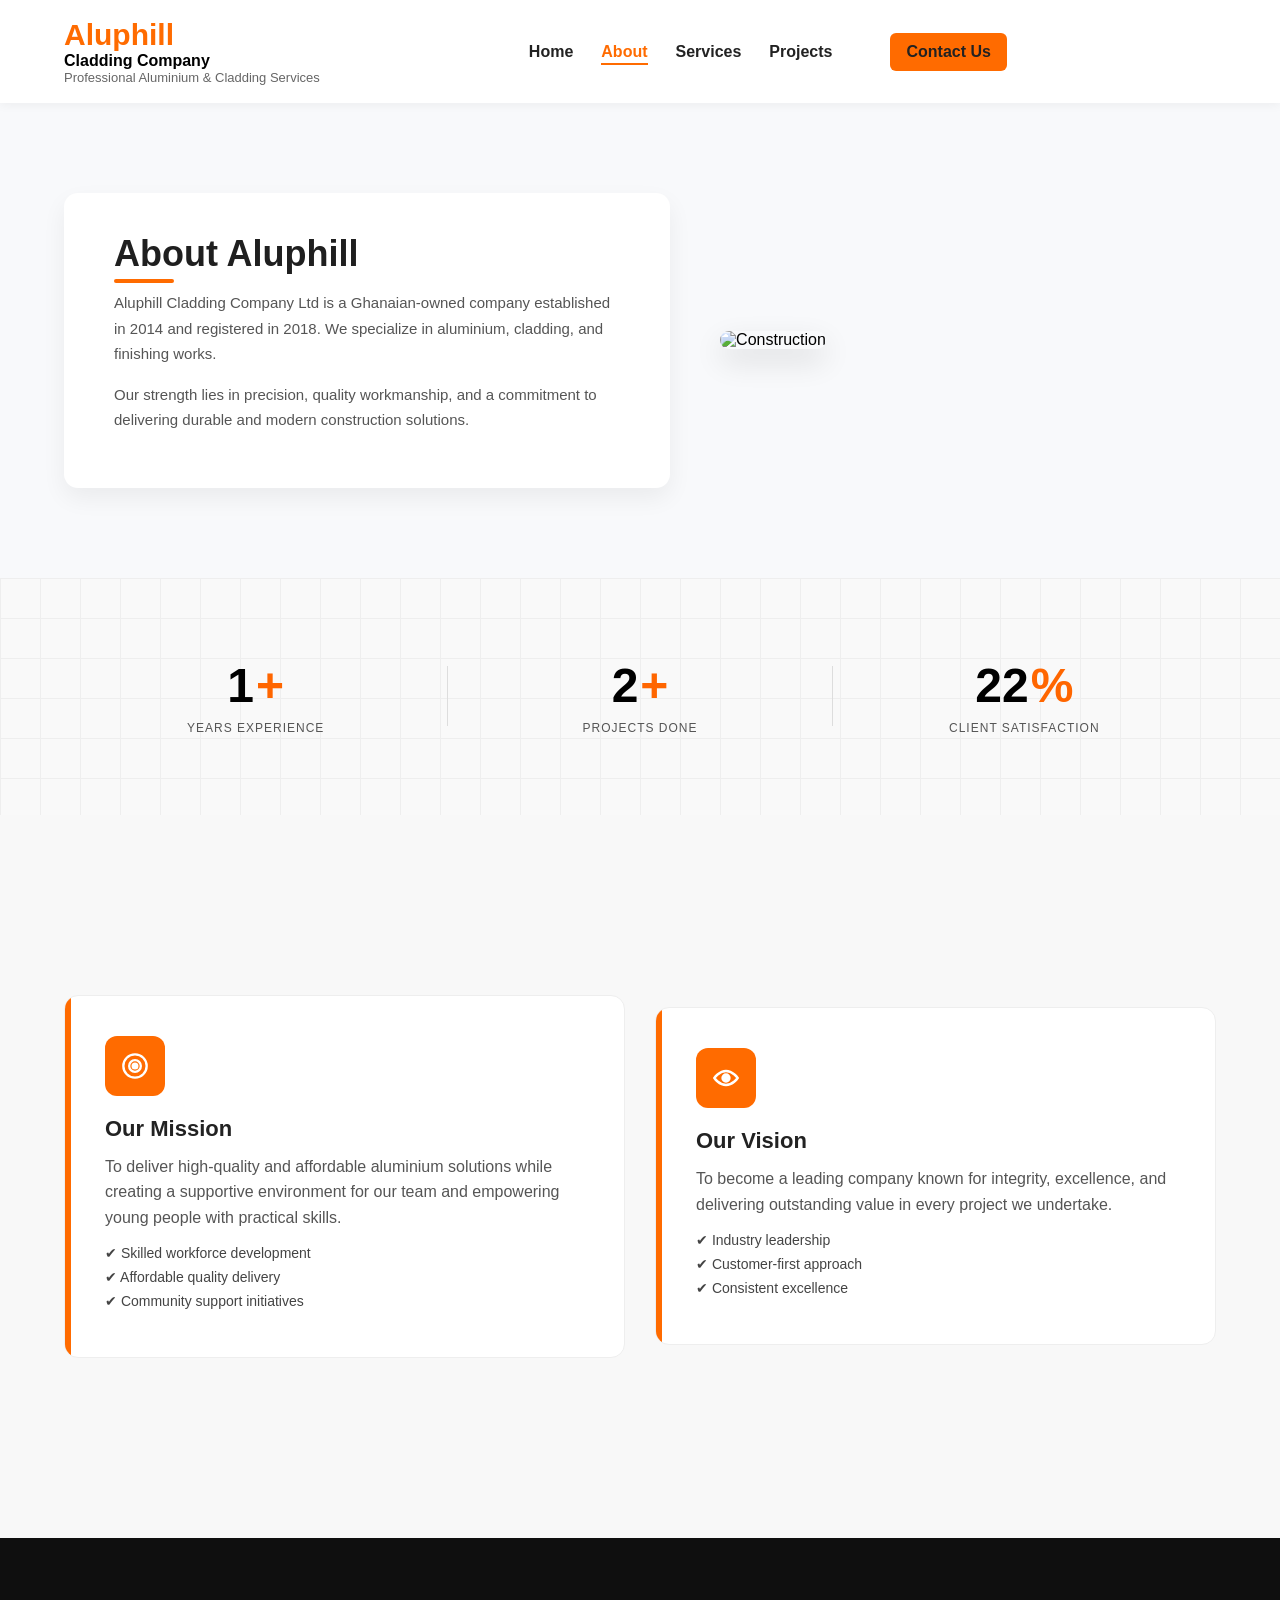
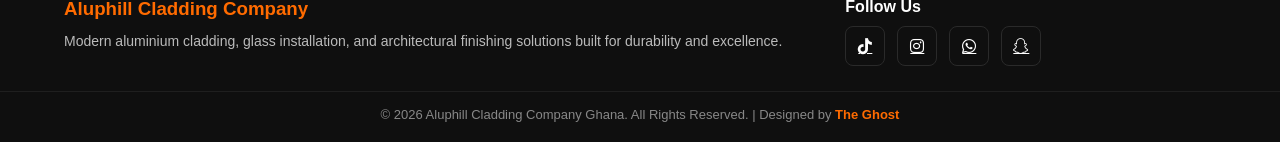
==== about.html @ 50b35634 "fixed" ====
<!DOCTYPE html>
<html lang="en">
<head>
  <meta charset="UTF-8" />
  <meta name="viewport" content="width=device-width, initial-scale=1.0"/>
  <title>Aluphill Cladding Company</title>
  <link rel="stylesheet" href="style.css"/>
  <link rel="icon" type="image/png" sizes="32x32" href="images/logo.jpeg">
  <link rel="icon" type="image/png" sizes="16x16" href="images/logo.jpeg">

</head>

<body>  

<header class="navbar">
  <div class="container nav-wrapper">

    <div class="logo">
      <h1>Aluphill</h1>
      <span>Cladding Company</span>
      <p class="tagline">Professional Aluminium & Cladding Services</p>
    </div>

    <nav class="nav-links" id="navLinks"></nav>

    <button class="hamburger" id="hamburger" aria-label="Menu">
      <span></span><span></span><span></span>
    </button>

  </div>
</header>

<!-- ABOUT INTRO -->
<section class="about-hero">
  <div class="container about-grid">

    <div class="about-text">
      <h2>About Aluphill</h2>

      <p>
        Aluphill Cladding Company Ltd is a Ghanaian-owned company established in 2014 and
        registered in 2018. We specialize in aluminium, cladding, and finishing works.
      </p>

      <p>
        Our strength lies in precision, quality workmanship, and a commitment to delivering
        durable and modern construction solutions.
      </p>
    </div>

    <div class="about-image">
      <img src="https://images.unsplash.com/photo-1503387762-592deb58ef4e?auto=format&fit=crop&w=1200&q=80" alt="Construction">
    </div>

  </div>
</section>


<section class="stats-section">
  <div class="container stats-container">

    <div class="stat-box">
      <h2>
        <span class="count" data-target="6">0</span><span class="symbol">+</span>
      </h2>
      <p>YEARS EXPERIENCE</p>
    </div>

    <div class="divider"></div>

    <div class="stat-box">
      <h2>
        <span class="count" data-target="10">0</span><span class="symbol">+</span>
      </h2>
      <p>PROJECTS DONE</p>
    </div>

    <div class="divider"></div>

    <div class="stat-box">
      <h2>
        <span class="count" data-target="98">0</span><span class="symbol">%</span>
      </h2>
      <p>CLIENT SATISFACTION</p>
    </div>

  </div>
</section>
<!-- MISSION & VISION -->
<section class="about-mv">
  <div class="container mv-wrapper">

    <!-- MISSION -->
    <div class="mv-box mission">
      <div class="mv-icon">
        <!-- Target Icon -->
        <svg viewBox="0 0 24 24">
          <circle cx="12" cy="12" r="10"/>
          <circle cx="12" cy="12" r="5"/>
          <circle cx="12" cy="12" r="2" fill="#fff"/>
        </svg>
      </div>

      <h3>Our Mission</h3>

      <p>
        To deliver high-quality and affordable aluminium solutions while creating a supportive
        environment for our team and empowering young people with practical skills.
      </p>

      <ul>
        <li>✔ Skilled workforce development</li>
        <li>✔ Affordable quality delivery</li>
        <li>✔ Community support initiatives</li>
      </ul>
    </div>

    <!-- VISION -->
    <div class="mv-box vision">
      <div class="mv-icon">
        <!-- Eye Icon -->
        <svg viewBox="0 0 24 24">
          <path d="M2 12s4-6 10-6 10 6 10 6-4 6-10 6-10-6-10-6z"/>
          <circle cx="12" cy="12" r="3" fill="#fff"/>
        </svg>
      </div>

      <h3>Our Vision</h3>

      <p>
        To become a leading company known for integrity, excellence, and delivering
        outstanding value in every project we undertake.
      </p>

      <ul>
        <li>✔ Industry leadership</li>
        <li>✔ Customer-first approach</li>
        <li>✔ Consistent excellence</li>
      </ul>
    </div>

  </div>
</section>

<footer class="footer">
  <div class="container footer-wrapper">

    <!-- BRAND / ABOUT -->
    <div class="footer-about">
      <h3>Aluphill Cladding Company</h3>
      <p>
        Modern aluminium cladding, glass installation, and architectural finishing solutions
        built for durability and excellence.
      </p>
    </div>

    <!-- SOCIALS -->
    <div class="footer-socials">
      <h4>Follow Us</h4>
      <div class="social-icons">
        <a href="https://www.tiktok.com/@aluphillcladding" target="_blank" rel="noopener noreferrer"><i class="fab fa-tiktok"></i></a>
        <a href="https://www.instagram.com/aluphillcladding1.0?igsh=MWg1b3R0eDY3OHE4Mg%3D%3D&utm_source=qr" target="_blank" rel="noopener noreferrer"><i class="fab fa-instagram"></i></a>
        <a href="https://wa.me/233240925227" target="_blank" rel="noopener noreferrer"><i class="fab fa-whatsapp"></i></a>
        <a href="https://www.snapchat.com/add/aluphilcladding?share_id=PP1uf8LnQ-aVPM5W32ZezQ&locale=en_US" target="_blank" rel="noopener noreferrer"><i class="fab fa-snapchat-ghost"></i></a>
      </div>
    </div>

  </div>

  <!-- BOTTOM BAR -->
  <div class="footer-bottom">
    <p>
      © 2026 Aluphill Cladding Company Ghana. All Rights Reserved. |
      Designed by 
      <a href="mailto:yourname@email.com">The Ghost</a>
    </p>
  </div>
</footer>


<link rel="stylesheet" href="https://cdnjs.cloudflare.com/ajax/libs/font-awesome/6.5.0/css/all.min.css">

<script src="script.js" defer></script>
</body>
</html>
---- style.css ----
/* =========================
   GLOBAL
========================= */
* {
  margin: 0;
  padding: 0;
  box-sizing: border-box;
}

body {
  font-family: Arial, sans-serif;
}

.container {
  width: 90%;
  max-width: 1200px;
  margin: auto;
}

/* =========================
   NAVBAR
========================= */
.navbar {
  position: sticky;
  top: 0;
  background: #fff;
  box-shadow: 0 2px 10px rgba(0,0,0,0.05);
  z-index: 1000;
}

/* 🔥 FIX: proper spacing control */
.nav-wrapper {
  display: grid;
  grid-template-columns: auto 1fr auto;
  align-items: center;
  padding: 18px 0;

  /* KEY FIX: pushes right section away from center naturally */
  column-gap: 40px;
}

/* LOGO */
.logo h1 {
  color: #ff6b00;
  font-size: 30px;
}

.logo span {
  font-weight: 600;
}

.logo .tagline {
  font-size: 13px;
  color: #666;
}

/* =========================
   NAV LINKS
========================= */
.nav-links {
  display: flex;
  justify-content: center;
  align-items: center;
  gap: 28px;
}

.nav-links a {
  text-decoration: none;
  color: #222;
  font-weight: 600;
}


/* =========================
   ACTIVE PAGE INDICATOR
========================= */

.nav-links a.nav-item.active {
  color: #ff6b00;
  position: relative;
}

/* keep underline visible on active page */
.nav-links a.nav-item.active::after {
  content: "";
  position: absolute;
  left: 0;
  bottom: -4px;
  height: 2px;
  width: 100%;
  background: #ff6b00;
}

/* CTA */
.cta-btn {
  background: #ff6b00;
  color: #fff;
  padding: 10px 16px;
  border-radius: 6px;
  white-space: nowrap;
  margin-left: 30px;
}

/* =========================
   HAMBURGER (FIXED DISTANCE)
========================= */
.hamburger {
  display: none;
  flex-direction: column;
  justify-content: center;
  gap: 5px;
  background: none;
  border: none;
  cursor: pointer;

  /* 🔥 CORE FIX: pushes it away from logo naturally */
  justify-self: end;
  margin-right: 10px;
}

.hamburger span {
  height: 3px;
  width: 25px;
  background: #222;
  transition: 0.3s;
}

/* X animation */
.hamburger.active span:nth-child(1) {
  transform: rotate(45deg) translate(5px, 5px);
}

.hamburger.active span:nth-child(2) {
  opacity: 0;
}

.hamburger.active span:nth-child(3) {
  transform: rotate(-45deg) translate(5px, -5px);
}

/* =========================
   MOBILE
========================= */
@media (max-width: 768px) {

  .hamburger {
    display: flex;
  }

  .nav-wrapper {
    column-gap: 20px; /* tighter but controlled for mobile */
  }

  .nav-links {
    position: absolute;
    top: 100%;
    left: 0;
    width: 100%;
    background: #fff;

    flex-direction: column;
    align-items: flex-start;
    padding: 20px;
    gap: 15px;

    opacity: 0;
    transform: translateY(-10px);
    pointer-events: none;
    transition: 0.3s;
  }

  .nav-links.active {
    opacity: 1;
    transform: translateY(0);
    pointer-events: auto;
  }

  .cta-btn {
    width: 100%;
    text-align: center;
    margin-left: 0;
  }
}

/* =========================
   HERO SECTION
========================= */
.hero {
  padding: 90px 0;
  background: #fafafa;
}

.hero-wrapper {
  display: grid;
  grid-template-columns: 1fr 1fr;
  gap: 50px;
  align-items: center;
}

/* TEXT */
.hero-text h2 {
  font-size: 42px;
  color: #222;
  margin-bottom: 15px;
  line-height: 1.2;
}

.hero-text p {
  color: #555;
  font-size: 16px;
  line-height: 1.6;
  margin-bottom: 25px;
  max-width: 500px;
}

/* ACTION BUTTONS */
.hero-actions {
  margin-top: 25px;
  display: flex;
  justify-content: center;
  flex-wrap: wrap;
  gap: 15px;
  align-items: center;
}
.hero-btn {
  padding: 13px 26px;
  border-radius: 8px;
  text-decoration: none;
  font-weight: 600;
  transition: 0.3s ease;
}

.hero-btn.primary {
  background: #ff6b00;
  color: #fff;
  border: 2px solid #ff6b00;
}

.hero-btn.primary:hover {
  background: #f6f6f5;
  color: #ff6b00;
}

.hero-btn.secondary {
  border: 2px solid #ff6b00;
  color: #ff6b00;
}

.hero-btn.secondary:hover {
  background: #ff6b00;
  color: #fff;
}

/* IMAGE */
.hero-image img {
  width: 100%;
  border-radius: 10px;
  object-fit: cover;
  box-shadow: 0 10px 25px rgba(0,0,0,0.08);
}

/* =========================
   RESPONSIVE
========================= */
@media (max-width: 768px) {
  .hero-wrapper {
    grid-template-columns: 1fr;
    text-align: center;
  }

  .hero-text p {
    margin: 0 auto 25px auto;
  }

  .hero-actions {
    justify-content: center;
  }
}


/* =========================
   SECTION HEADER CENTER FIX
========================= */
.section-header {
  text-align: center;
  margin-bottom: 50px;
}

.section-header h2 {
  font-size: 38px;
  color: #222;
  margin-bottom: 10px;
}

.section-header p {
  color: #666;
  max-width: 650px;
  margin: 0 auto;
  line-height: 1.6;
}

/* ICON STYLE (ORANGE BRAND COLOR) */
.service-icon {
  font-size: 42px;
  color: #ff6b00;
  margin-bottom: 14px;
  transition: 0.3s ease;
}

/* ICON HOVER EFFECT */
.service-card:hover .service-icon {
  transform: scale(1.15);
  color: #e65c00;
}

/* =========================
   CTA BUTTON
========================= */
.services-footer {
  text-align: center;
  margin-top: 35px;
}

.services-btn {
  display: inline-block;
  padding: 13px 28px;
  background: #ff6b00;
  color: #fff;
  border-radius: 8px;
  margin-bottom: 40px;
  text-decoration: none;
  font-weight: 600;
  font-size: 15px;
  transition: 0.3s ease;
}

.services-btn:hover {
 background: #fff;
 border: 2px solid #ff6b00;
color: #ff6b00;
transform: translateY(-3px);
}

/* =========================
   RESPONSIVE
========================= */
@media (max-width: 900px) {
  .services-grid {
    grid-template-columns: repeat(2, 1fr);
  }
}
@media (max-width: 600px) {
  .services-grid {
    grid-template-columns: 1fr;
  }
}

/* =========================
   MAIN WRAPPER
========================= */
.mv-wrapper {
  display: grid;
  grid-template-columns: 1fr 1fr;
  gap: 50px;
  align-items: center;
  padding: 80px 0;
}

/* =========================
   IMAGE SECTION
========================= */
.mv-image img {
  width: 100%;
  border-radius: 16px;
  object-fit: cover;
  box-shadow: 0 12px 28px rgba(0,0,0,0.12);
}

/* =========================
   HEADER
========================= */
.mv-header h2 {
  font-size: 36px;
  color: #1f1f1f;
  margin-bottom: 10px;
}

.mv-header p {
  color: #666;
  line-height: 1.6;
  margin-bottom: 25px;
}

/* =========================
   CARD (MISSION / VISION)
========================= */
.mv-card {
  display: flex;
  gap: 15px;
  background: #fff;
  padding: 20px;
  border-radius: 12px;
  margin-bottom: 20px;

  box-shadow: 0 6px 18px rgba(0,0,0,0.06);
  transition: 0.3s ease;
}

.mv-card:hover {
  transform: translateY(-5px);
}

/* ICON BOX */
.mv-icon {
  width: 50px;
  height: 50px;
  min-width: 50px;
  background: rgba(255,107,0,0.12);
  display: flex;
  align-items: center;
  justify-content: center;
  border-radius: 10px;
}

.mv-icon i {
  color: #f7f5f3;
  font-size: 22px;
}

/* TEXT */
.mv-card h3 {
  font-size: 18px;
  margin-bottom: 8px;
  color: #1f1f1f;
}

.mv-card p {
  font-size: 14px;
  color: #666;
  line-height: 1.6;
  margin-bottom: 8px;
}

/* =========================
   CTA BUTTON
========================= */
.mv-cta {
  margin-top: 25px;
}

.mv-btn {
  display: inline-block;
  padding: 13px 26px;
  background: #ff6b00;
  color: #fff;
  border-radius: 8px;
  text-decoration: none;
  font-weight: 600;
  transition: 0.3s ease;
}

.mv-btn:hover {
  background: #fff;
  border: 2px solid #ff6b00;
  color: #ff6b00;
  transform: translateY(-3px);
}

/* =========================
   RESPONSIVE
========================= */
@media (max-width: 900px) {
  .mv-wrapper {
    grid-template-columns: 1fr;
  }

  .mv-header h2 {
    font-size: 30px;
  }
}
@media (max-width: 900px) {
  .mv-cta {
    text-align: center;
    display: flex;
    justify-content: center;
  }

  .mv-btn {
    display: inline-block;
  }
}

/* =========================
   VIDEO SECTION
========================= */
.video-section {
  position: relative;
  height: 70vh;
  overflow: hidden;
  display: flex;
  align-items: center;
}

/* BACKGROUND VIDEO */
.video-bg-video {
  position: absolute;
  top: 0;
  left: 0;
  width: 100%;
  height: 100%;
  object-fit: cover;
  z-index: 1;
}

/* OVERLAY */
.video-overlay {
  position: absolute;
  top: 0;
  left: 0;
  width: 100%;
  height: 100%;
  background: rgba(0,0,0,0.65);
  z-index: 2;
}

/* CONTENT WRAPPER */
.video-content-wrapper {
  position: relative;
  z-index: 3;
  color: #fff;
}

/* TEXT */
.video-text {
  max-width: 700px;
}

.video-text h1 {
  font-size: 48px;
  line-height: 1.2;
  margin-bottom: 15px;
}

.video-text p {
  font-size: 16px;
  color: #ddd;
  line-height: 1.7;
  margin-bottom: 12px;
}

.video-text .highlight {
  color: #ff6b00;
  font-weight: 600;
  margin-top: 10px;
}

/* BUTTONS */
.video-buttons {
  margin-top: 25px;
  display: flex;
  gap: 15px;
  flex-wrap: wrap;
}

.btn {
  padding: 13px 26px;
  border-radius: 8px;
  text-decoration: none;
  font-weight: 600;
  transition: 0.3s ease;
}

/* PRIMARY */
.btn.primary {
  background: #ff6b00;
  color: #fff;
  box-shadow: 0 6px 16px rgba(255,107,0,0.3);
}

.btn.primary:hover {
  background: #e65c00;
  transform: translateY(-2px);
}

/* SECONDARY */
.btn.secondary {
  border: 1px solid #ff6b00;
  color: #ff6b00;
}

.btn.secondary:hover {
  background: #ff6b00;
  color: #fff;
}

/* =========================
   RESPONSIVE
========================= */
@media (max-width: 900px) {
  .video-text h1 {
    font-size: 32px;
  }

  .video-text {
    text-align: center;
    margin: auto;
  }

  .video-buttons {
    justify-content: center;
  }
}

/* FOOTER BASE */
.footer {
  background: #0f0f0f;
  color: #fff;
  padding: 60px 0 20px;
}

/* GRID */
.footer-wrapper {
  display: grid;
  grid-template-columns: 2fr 1fr;
  gap: 40px;
  margin-bottom: 25px;
}

/* ABOUT */
.footer-about h3 {
  color: #ff6b00;
  margin-bottom: 10px;
}

.footer-about p {
  color: #bbb;
  font-size: 14px;
  line-height: 1.6;
}

/* SOCIALS */
.footer-socials h4 {
  margin-bottom: 10px;
}

.social-icons {
  display: flex;
  gap: 12px;
}

.social-icons a {
  width: 40px;
  height: 40px;
  border: 1px solid #2a2a2a;
  display: flex;
  align-items: center;
  justify-content: center;
  border-radius: 8px;
  color: #fff;
  transition: 0.3s ease;
}

.social-icons a:hover {
  background: #ff6b00;
  border-color: #ff6b00;
  transform: translateY(-3px);
}

/* BOTTOM BAR */
.footer-bottom {
  border-top: 1px solid #1f1f1f;
  padding-top: 15px;
  text-align: center;
  font-size: 13px;
  color: #888;
}

.footer-bottom a {
  color: #ff6b00;
  text-decoration: none;
  font-weight: 600;
}

.footer-bottom a:hover {
  text-decoration: underline;
}

/* RESPONSIVE */
@media (max-width: 768px) {
  .footer-wrapper {
    grid-template-columns: 1fr;
    text-align: center;
  }

  .social-icons {
    justify-content: center;
  }
}

/* =========================
   ABOUT HERO SECTION
========================= */
.about-hero {
  padding: 90px 0;
  background: #f8f9fb;
}

/* GRID LAYOUT */
.about-grid {
  display: grid;
  grid-template-columns: 1.1fr 0.9fr;
  gap: 50px;
  align-items: center;
}

/* =========================
   TEXT SIDE (CARD STYLE FEEL)
========================= */
.about-text {
  background: #fff;
  padding: 40px 50px;
  border-radius: 14px;
  box-shadow: 0 10px 25px rgba(0,0,0,0.06);
  width: 100%;
  height: 100%;

  /* ADD THIS */
  display: flex;
  flex-direction: column;
  justify-content: center;
}

.about-text h2 {
  font-size: 36px;
  margin-bottom: 15px;
  color: #1f1f1f;
  position: relative;
}

/* orange accent line under title */
.about-text h2::after {
  content: "";
  width: 60px;
  height: 4px;
  background: #ff6b00;
  position: absolute;
  left: 0;
  bottom: -8px;
  border-radius: 2px;
}

.about-text p {
  font-size: 15px;
  color: #555;
  line-height: 1.7;
  margin-bottom: 15px;
}

/* =========================
   IMAGE SIDE
========================= */
.about-image img {
  width: 100%;
  height: 420px;
  object-fit: cover;
  border-radius: 14px;
  box-shadow: 0 12px 30px rgba(0,0,0,0.12);
  transition: 0.3s ease;
}

/* subtle hover */
.about-image img:hover {
  transform: scale(1.02);
}

/* =========================
   RESPONSIVE DESIGN
========================= */
@media (max-width: 900px) {
  .about-grid {
    grid-template-columns: 1fr;
    gap: 30px;
  }

  .about-text {
    text-align: center;
    padding: 25px;
  }

  .about-text h2::after {
    left: 50%;
    transform: translateX(-50%);
  }

  .about-image img {
    height: 320px;
  }
}

@media (max-width: 600px) {
  .about-text h2 {
    font-size: 28px;
  }

  .about-text p {
    font-size: 14px;
  }

  .about-image img {
    height: 250px;
  }
}

/* =========================
   MISSION / VISION
========================= */

/* =========================
   SECTION BASE
========================= */
.about-mv {
  padding: 100px 0;
  background: #f8f8f8;
}

/* GRID */
.mv-wrapper {
  display: grid;
  grid-template-columns: 1fr 1fr;
  gap: 30px;
}

/* =========================
   BOX DESIGN
========================= */
.mv-box {
  padding: 40px;
  border-radius: 14px;
  background: #fff;
  position: relative;
  overflow: hidden;
  transition: 0.4s ease;
  border: 1px solid #eee;
}

/* subtle gradient accent */
.mv-box::before {
  content: "";
  position: absolute;
  top: 0;
  left: 0;
  width: 6px;
  height: 100%;
  background: #ff6b00;
}

/* hover */
.mv-box:hover {
  transform: translateY(-8px);
  box-shadow: 0 15px 30px rgba(0,0,0,0.08);
}

/* =========================
   ICON
========================= */
.mv-icon {
  width: 60px;
  height: 60px;
  background: #ff6b00;
  display: flex;
  align-items: center;
  justify-content: center;
  border-radius: 12px;
  margin-bottom: 20px;
}

.mv-icon svg {
  width: 28px;
  height: 28px;
  stroke: #fff;
  fill: none;
  stroke-width: 2;
}

/* =========================
   TEXT
========================= */
.mv-box h3 {
  font-size: 22px;
  margin-bottom: 12px;
  color: #222;
}

.mv-box p {
  color: #555;
  line-height: 1.6;
  margin-bottom: 15px;
}

/* bullet list */
.mv-box ul {
  list-style: none;
  padding: 0;
}

.mv-box li {
  font-size: 14px;
  margin-bottom: 8px;
  color: #444;
}

/* =========================
   STATS SECTION
========================= */
.stats-section {
  padding: 80px 0;
  background: #f9f9f9;

  /* subtle grid pattern */
  background-image: 
    linear-gradient(#eee 1px, transparent 1px),
    linear-gradient(90deg, #eee 1px, transparent 1px);
  background-size: 40px 40px;
}

.stats-container {
  display: grid;
  grid-template-columns: 1fr auto 1fr auto 1fr;
  align-items: center;
  text-align: center;
}

/* =========================
   STAT BOX
========================= */
.stat-box h2 {
  font-size: 48px;
  font-weight: 700;
  color: #000;
}

/* orange symbols only */
.stat-box .symbol {
  color: #ff6600;
  margin-left: 2px;
}

/* labels */
.stat-box p {
  margin-top: 8px;
  font-size: 12px;
  letter-spacing: 1px;
  color: #555;
  font-weight: 500;
}

/* =========================
   DIVIDERS
========================= */
.divider {
  width: 1px;
  height: 60px;
  background: #ddd;
}

/* =========================
   RESPONSIVE
========================= */
@media (max-width: 768px) {

  .stats-container {
    grid-template-columns: 1fr;
    gap: 30px;
  }

  .divider {
    display: none;
  }
    .mv-wrapper {
    grid-template-columns: 1fr;
  }
}


/* =========================
   CONTACT HERO
========================= */
.contact-hero {
  padding: 80px 0 40px;
  text-align: center;
  background: #111;
  color: #fff;
}

.contact-hero h1 {
  font-size: 42px;
  margin-bottom: 10px;
}

.contact-hero p {
  color: #ccc;
  max-width: 650px;
  margin: auto;
  line-height: 1.6;
}

/* =========================
   CONTACT GRID
========================= */
.contact-section {
  padding: 60px 0;
  background: #f8f9fb;
}

.contact-grid {
  display: grid;
  grid-template-columns: 1.2fr 0.8fr;
  gap: 40px;
}

/* =========================
   FORM BOX
========================= */
.contact-form-box {
  background: #fff;
  padding: 35px;
  border-radius: 14px;
  box-shadow: 0 10px 25px rgba(0,0,0,0.06);
}

.contact-form-box h2 {
  margin-bottom: 20px;
  color: #1f1f1f;
}

.contact-form-box form {
  display: flex;
  flex-direction: column;
  gap: 12px;
}

.contact-form-box input,
.contact-form-box select,
.contact-form-box textarea {
  padding: 12px;
  border: 1px solid #ddd;
  border-radius: 8px;
  outline: none;
  font-size: 14px;
}

.contact-form-box button {
  background: #ff6b00;
  color: #fff;
  padding: 14px;
  border: none;
  border-radius: 8px;
  font-weight: 600;
  cursor: pointer;
  transition: 0.3s;
}

.contact-form-box button:hover {
  background: #e65c00;
}

/* =========================
   CONTACT INFO
========================= */
.contact-info-box {
  display: flex;
  flex-direction: column;
  gap: 15px;
}

.info-card {
  background: #fff;
  padding: 20px;
  border-radius: 12px;
  box-shadow: 0 6px 18px rgba(0,0,0,0.05);
}

.info-card h3 {
  margin-bottom: 5px;
  color: #ff6b00;
  font-size: 16px;
}

.info-card a {
  color: #333;
  text-decoration: none;
}

.info-card a:hover {
  color: #ff6b00;
}

/* =========================
   MAP
========================= */
.map-section iframe {
  width: 100%;
  height: 300px;
  border: none;
}

/* =========================
   WHATSAPP FLOAT
========================= */
.whatsapp-float {
  position: fixed;
  bottom: 20px;
  right: 20px;
  background: #25D366;
  color: #fff;
  width: 55px;
  height: 55px;
  border-radius: 50%;
  display: flex;
  align-items: center;
  justify-content: center;
  font-size: 24px;
  text-decoration: none;
  box-shadow: 0 10px 20px rgba(0,0,0,0.2);
  z-index: 999;
}

/* =========================
   RESPONSIVE
========================= */
@media (max-width: 900px) {
  .contact-grid {
    grid-template-columns: 1fr;
    gap: 30px;
  }

  .contact-hero h1 {
    font-size: 32px;
  }
}

@media (max-width: 768px) {
  .contact-hero {
    padding: 55px 0 30px;
  }

  .contact-hero h1 {
    font-size: 28px;
    line-height: 1.1;
  }

  .contact-hero p {
    max-width: 100%;
    margin: 0 auto;
    font-size: 15px;
  }

  .contact-form-box {
    padding: 24px;
  }

  .contact-form-box form {
    gap: 16px;
  }

  .contact-form-box input,
  .contact-form-box select,
  .contact-form-box textarea {
    font-size: 15px;
    padding: 14px;
  }

  .contact-form-box textarea {
    min-height: 180px;
  }

  .contact-form-box button {
    width: 100%;
  }

  .contact-info-box {
    gap: 18px;
  }

  .info-card {
    padding: 18px;
  }

  .map-section iframe {
    height: 260px;
  }

  .whatsapp-float {
    bottom: 16px;
    right: 16px;
    width: 50px;
    height: 50px;
    font-size: 22px;
  }
}

/* =========================
   HERO
========================= */
.services-hero {
  background: #111;
  color: #fff;
  text-align: center;
  padding: 80px 0;
}

.services-hero h1 {
  font-size: 42px;
  margin-bottom: 15px;
}

.services-hero p {
  color: #ccc;
  max-width: 700px;
  margin: auto;
  line-height: 1.6;
}

.services-hero-btns {
  margin-top: 25px;
  display: flex;
  justify-content: center;
  gap: 15px;
}

/* =========================
   SECTION
========================= */
.services-section {
  padding: 70px 0;
  background: #f8f9fb;
}

.category-title {
  font-size: 24px;
  margin: 40px 0 20px;
  color: #222;
  position: relative;
}

.category-title::after {
  content: "";
  width: 60px;
  height: 4px;
  background: #ff6b00;
  position: absolute;
  left: 0;
  bottom: -8px;
  border-radius: 2px;
}

/* =========================
   GRID
========================= */
.services-grid {
  display: grid;
  grid-template-columns: repeat(3, 1fr);
  gap: 20px;
}

/* CARD */
.service-card {
  background: #fff;
  padding: 25px;
  border-radius: 12px;
  box-shadow: 0 8px 20px rgba(0,0,0,0.05);
  transition: 0.3s ease;
  text-align: center;
}

.service-card i {
  font-size: 28px;
  color: #ff6b00;
  margin-bottom: 10px;
}

.service-card h3 {
  margin-bottom: 10px;
}

.service-card p {
  font-size: 14px;
  color: #666;
  line-height: 1.5;
}

.service-card:hover {
  transform: translateY(-6px);
  box-shadow: 0 12px 25px rgba(0,0,0,0.1);
}

/* =========================
   CTA
========================= */
.services-cta {
  background: #ff6b00;
  color: #fff;
  text-align: center;
  padding: 70px 0;
}

.services-cta h2 {
  font-size: 32px;
  margin-bottom: 10px;
}

.services-cta p {
  margin-bottom: 20px;
}

.services-cta .btn.primary {
  background: #fff;
  color: #ff6b00;
  padding: 12px 24px;
  border-radius: 8px;
  text-decoration: none;
  font-weight: 600;
}
.services-cta .btn.primary:hover {
  background: #ff6b00;
  color: #fff;
}
.services-cta .btn.secondary {
  border: 1px solid #ff6b00;
  color: #ff6b00;
  padding: 12px 24px;
  border-radius: 8px;
  text-decoration: none;
}
.services-cta .btn.primary1{
   background: #f3f1f1;
  color: #ff6b00;

}
.services-cta .btn.primary1:hover {
  background: #ff6b00;
  color: #fff;
  border: 1px solid #e3e1e0;
}

/* =========================
   RESPONSIVE
========================= */
@media (max-width: 900px) {
  .services-grid {
    grid-template-columns: repeat(2, 1fr);
  }
}

@media (max-width: 600px) {
  .services-grid {
    grid-template-columns: 1fr;
  }

  .services-hero h1 {
    font-size: 28px;
  }
}


/* HERO */
.project-hero-premium {
  position: relative;
  height: 70vh;
}

.project-hero-premium img {
  width: 100%;
  height: 100%;
  object-fit: cover;
}

.hero-overlay {
  position: absolute;
  inset: 0;
  background: linear-gradient(to top, rgba(0,0,0,0.7), transparent);
}

.hero-content {
  position: absolute;
  bottom: 50px;
  color: #fff;
}

.project-tag {
  background: #ff6b00;
  padding: 6px 12px;
  border-radius: 6px;
  font-size: 12px;
}

.hero-content h1 {
  font-size: 42px;
  margin: 10px 0;
}

/* OVERVIEW STRIP */
.overview-strip {
  background: #111;
  color: #fff;
  padding: 20px 0;
}

.overview-flex {
  display: flex;
  justify-content: space-between;
  flex-wrap: wrap;
}

.overview-item {
  display: flex;
  align-items: center;
  gap: 10px;
}

/* STORY */
.story-grid {
  display: grid;
  grid-template-columns: 1fr 1fr;
  gap: 50px;
  padding: 80px 0;
}

.story-text h2 {
  margin-bottom: 10px;
}

.story-image img {
  width: 100%;
  border-radius: 12px;
}

/* TIMELINE */
.timeline {
  display: flex;
  justify-content: space-between;
  gap: 20px;
}

.timeline-item {
  text-align: center;
}

.timeline-item span {
  display: inline-block;
  background: #ff6b00;
  color: #fff;
  padding: 10px 14px;
  border-radius: 50%;
  margin-bottom: 10px;
}

/* RESULT */
.result-section {
  padding: 60px 0;
  background: #f8f9fb;
}

.result-box {
  max-width: 700px;
  margin: auto;
  text-align: center;
}

/* GALLERY */
.gallery-grid {
  display: grid;
  grid-template-columns: repeat(3, 1fr);
  gap: 15px;
}

.gallery-grid img {
  width: 100%;
  border-radius: 10px;
  transition: 0.3s;
}

.gallery-grid img:hover {
  transform: scale(1.05);
}

/* CTA */
.cta1-btn {
  display: inline-block;
  margin-top: 15px;
  background: #fff;
  color: #ff6b00;
  padding: 12px 24px;
  border-radius: 8px;
  text-decoration: none;
}

.projects-slider {
  overflow: hidden;
  position: relative;
}

.slides {
  display: flex;
  transition: transform 0.6s ease;
}

/* 🔥 IMPORTANT */
.project-slide {
  min-width: 100%;
  min-height: 100vh;
  display: flex;
  flex-direction: column;
}

.project-cta-premium {
  background: #ff6b00;
  text-align: center;
  padding: 60px 0;
  color: #fff;
  margin-top: auto;
}

/* NAV BUTTONS */
.slider-controls {
  position: absolute;
  inset: 0;
  pointer-events: none;
}

.prev, .next {
  position: fixed;
  top: 50%;
  transform: translateY(-50%);
  background: rgba(255, 107, 0, 0.95);
  color: #fff;
  border: none;
  padding: 14px 16px;
  cursor: pointer;
  z-index: 9999;
  border-radius: 50%;
  box-shadow: 0 16px 28px rgba(0, 0, 0, 0.15);
  pointer-events: auto;
}

.prev { left: 18px; }
.next { right: 18px; }

.slider-indicators {
  position: absolute;
  left: 50%;
  bottom: 24px;
  transform: translateX(-50%);
  display: flex;
  gap: 10px;
  z-index: 10;
}

.slider-indicators button {
  width: 12px;
  height: 12px;
  border-radius: 50%;
  border: 1px solid rgba(255, 255, 255, 0.9);
  background: rgba(255, 255, 255, 0.45);
  transition: transform 0.2s ease, background 0.2s ease;
  cursor: pointer;
  pointer-events: auto;
}

.slider-indicators button:hover,
.slider-indicators button.active {
  background: #ff6b00;
  transform: scale(1.05);
}

/* RESPONSIVE */
@media(max-width: 768px){
  .story-grid {
    grid-template-columns: 1fr;
    gap: 30px;
    padding: 40px 0;
  }

  .project-hero-premium {
    min-height: 60vh;
    height: auto;
  }

  .hero-content {
    bottom: 20px;
    left: 20px;
    right: 20px;
    max-width: calc(100% - 40px);
    text-align: center;
  }

  .hero-content h1 {
    font-size: 30px;
    line-height: 1.1;
  }

  .project-tag {
    margin-left: auto;
    margin-right: auto;
  }

  .project-tag {
    font-size: 11px;
    padding: 5px 10px;
  }

  .overview-flex {
    flex-direction: column;
    align-items: stretch;
    gap: 12px;
  }

  .overview-item {
    width: 100%;
    justify-content: flex-start;
  }

  .timeline {
    flex-direction: column;
    gap: 14px;
  }

  .gallery-grid {
    grid-template-columns: 1fr;
  }

  .project-cta-premium {
    padding: 40px 0;
  }
}
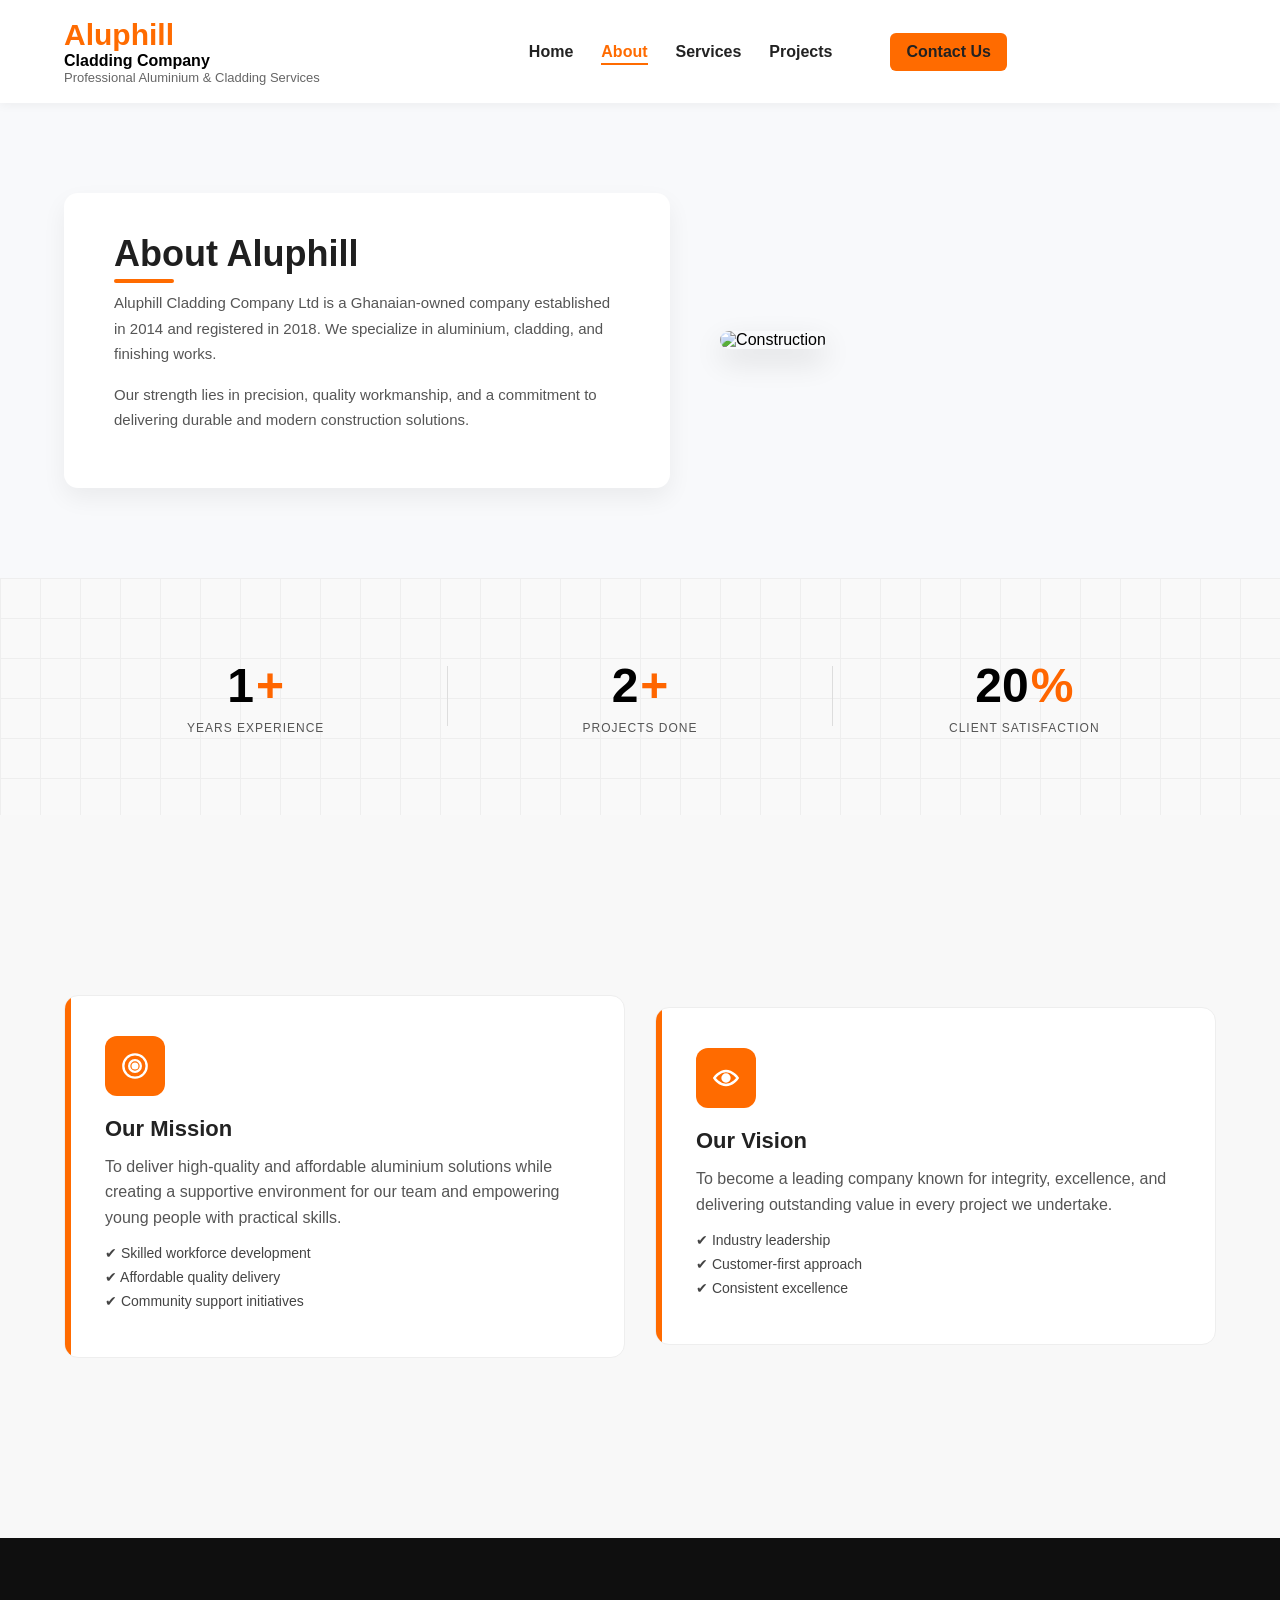
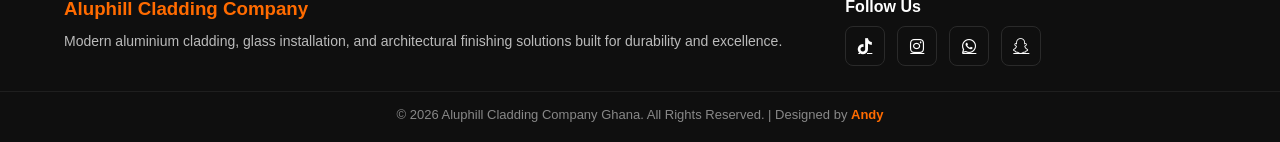
==== commit 0b1a2390: "new projects" ====
--- a/about.html
+++ b/about.html
@@ -174,7 +174,7 @@
     <p>
       © 2026 Aluphill Cladding Company Ghana. All Rights Reserved. |
       Designed by 
-      <a href="mailto:yourname@email.com">The Ghost</a>
+      <a href="mailto:yourname@email.com">Andy</a>
     </p>
   </div>
 </footer>
--- a/style.css
+++ b/style.css
@@ -1363,274 +1363,106 @@
   }
 }
 
-
-/* HERO */
-.project-hero-premium {
+.projects-page {
+  padding: 80px 0;
+  background: #f7f7f7;
+}
+
+/* GRID */
+.projects-grid {
+  display: grid;
+  grid-template-columns: repeat(3, 1fr);
+  gap: 28px;
+}
+
+/* CARD */
+.project-card {
+  background: #fff;
+  border-radius: 14px;
+  overflow: hidden;
+  transition: 0.35s ease;
+  box-shadow: 0 10px 25px rgba(0,0,0,0.06);
+}
+
+.project-card:hover {
+  transform: translateY(-8px);
+  box-shadow: 0 20px 40px rgba(0,0,0,0.12);
+}
+
+/* IMAGE */
+.project-image {
   position: relative;
-  height: 70vh;
-}
-
-.project-hero-premium img {
+  height: 200px;
+}
+
+.project-image img {
   width: 100%;
   height: 100%;
   object-fit: cover;
 }
 
-.hero-overlay {
+/* BADGE */
+.project-badge {
   position: absolute;
-  inset: 0;
-  background: linear-gradient(to top, rgba(0,0,0,0.7), transparent);
-}
-
-.hero-content {
-  position: absolute;
-  bottom: 50px;
-  color: #fff;
-}
-
-.project-tag {
-  background: #ff6b00;
-  padding: 6px 12px;
+  top: 14px;
+  left: 14px;
+  background: #111;
+  color: #ff6b00;
+  padding: 6px 14px;
+  font-size: 11px;
   border-radius: 6px;
+  font-weight: 600;
+  letter-spacing: 0.5px;
+}
+
+/* CONTENT */
+.project-content {
+  padding: 20px;
+}
+
+.project-location {
   font-size: 12px;
-}
-
-.hero-content h1 {
-  font-size: 42px;
-  margin: 10px 0;
-}
-
-/* OVERVIEW STRIP */
-.overview-strip {
-  background: #111;
-  color: #fff;
-  padding: 20px 0;
-}
-
-.overview-flex {
+  color: #ff6b00;
+  margin-bottom: 8px;
+  font-weight: 600;
+}
+
+.project-content h3 {
+  font-size: 18px;
+  margin-bottom: 10px;
+  color: #222;
+}
+
+.project-content p {
+  font-size: 14px;
+  color: #666;
+  line-height: 1.6;
+}
+
+/* TAGS */
+.project-tags {
+  margin-top: 12px;
   display: flex;
-  justify-content: space-between;
+  gap: 8px;
   flex-wrap: wrap;
 }
 
-.overview-item {
-  display: flex;
-  align-items: center;
-  gap: 10px;
-}
-
-/* STORY */
-.story-grid {
-  display: grid;
-  grid-template-columns: 1fr 1fr;
-  gap: 50px;
-  padding: 80px 0;
-}
-
-.story-text h2 {
-  margin-bottom: 10px;
-}
-
-.story-image img {
-  width: 100%;
-  border-radius: 12px;
-}
-
-/* TIMELINE */
-.timeline {
-  display: flex;
-  justify-content: space-between;
-  gap: 20px;
-}
-
-.timeline-item {
-  text-align: center;
-}
-
-.timeline-item span {
-  display: inline-block;
-  background: #ff6b00;
-  color: #fff;
-  padding: 10px 14px;
-  border-radius: 50%;
-  margin-bottom: 10px;
-}
-
-/* RESULT */
-.result-section {
-  padding: 60px 0;
-  background: #f8f9fb;
-}
-
-.result-box {
-  max-width: 700px;
-  margin: auto;
-  text-align: center;
-}
-
-/* GALLERY */
-.gallery-grid {
-  display: grid;
-  grid-template-columns: repeat(3, 1fr);
-  gap: 15px;
-}
-
-.gallery-grid img {
-  width: 100%;
-  border-radius: 10px;
-  transition: 0.3s;
-}
-
-.gallery-grid img:hover {
-  transform: scale(1.05);
-}
-
-/* CTA */
-.cta1-btn {
-  display: inline-block;
-  margin-top: 15px;
-  background: #fff;
-  color: #ff6b00;
-  padding: 12px 24px;
-  border-radius: 8px;
-  text-decoration: none;
-}
-
-.projects-slider {
-  overflow: hidden;
-  position: relative;
-}
-
-.slides {
-  display: flex;
-  transition: transform 0.6s ease;
-}
-
-/* 🔥 IMPORTANT */
-.project-slide {
-  min-width: 100%;
-  min-height: 100vh;
-  display: flex;
-  flex-direction: column;
-}
-
-.project-cta-premium {
-  background: #ff6b00;
-  text-align: center;
-  padding: 60px 0;
-  color: #fff;
-  margin-top: auto;
-}
-
-/* NAV BUTTONS */
-.slider-controls {
-  position: absolute;
-  inset: 0;
-  pointer-events: none;
-}
-
-.prev, .next {
-  position: fixed;
-  top: 50%;
-  transform: translateY(-50%);
-  background: rgba(255, 107, 0, 0.95);
-  color: #fff;
-  border: none;
-  padding: 14px 16px;
-  cursor: pointer;
-  z-index: 9999;
-  border-radius: 50%;
-  box-shadow: 0 16px 28px rgba(0, 0, 0, 0.15);
-  pointer-events: auto;
-}
-
-.prev { left: 18px; }
-.next { right: 18px; }
-
-.slider-indicators {
-  position: absolute;
-  left: 50%;
-  bottom: 24px;
-  transform: translateX(-50%);
-  display: flex;
-  gap: 10px;
-  z-index: 10;
-}
-
-.slider-indicators button {
-  width: 12px;
-  height: 12px;
-  border-radius: 50%;
-  border: 1px solid rgba(255, 255, 255, 0.9);
-  background: rgba(255, 255, 255, 0.45);
-  transition: transform 0.2s ease, background 0.2s ease;
-  cursor: pointer;
-  pointer-events: auto;
-}
-
-.slider-indicators button:hover,
-.slider-indicators button.active {
-  background: #ff6b00;
-  transform: scale(1.05);
+.project-tags span {
+  font-size: 11px;
+  padding: 6px 10px;
+  background: #f1f1f1;
+  border-radius: 6px;
 }
 
 /* RESPONSIVE */
-@media(max-width: 768px){
-  .story-grid {
+@media (max-width: 900px) {
+  .projects-grid {
+    grid-template-columns: repeat(2, 1fr);
+  }
+}
+
+@media (max-width: 600px) {
+  .projects-grid {
     grid-template-columns: 1fr;
-    gap: 30px;
-    padding: 40px 0;
-  }
-
-  .project-hero-premium {
-    min-height: 60vh;
-    height: auto;
-  }
-
-  .hero-content {
-    bottom: 20px;
-    left: 20px;
-    right: 20px;
-    max-width: calc(100% - 40px);
-    text-align: center;
-  }
-
-  .hero-content h1 {
-    font-size: 30px;
-    line-height: 1.1;
-  }
-
-  .project-tag {
-    margin-left: auto;
-    margin-right: auto;
-  }
-
-  .project-tag {
-    font-size: 11px;
-    padding: 5px 10px;
-  }
-
-  .overview-flex {
-    flex-direction: column;
-    align-items: stretch;
-    gap: 12px;
-  }
-
-  .overview-item {
-    width: 100%;
-    justify-content: flex-start;
-  }
-
-  .timeline {
-    flex-direction: column;
-    gap: 14px;
-  }
-
-  .gallery-grid {
-    grid-template-columns: 1fr;
-  }
-
-  .project-cta-premium {
-    padding: 40px 0;
-  }
-}
+  }
+}
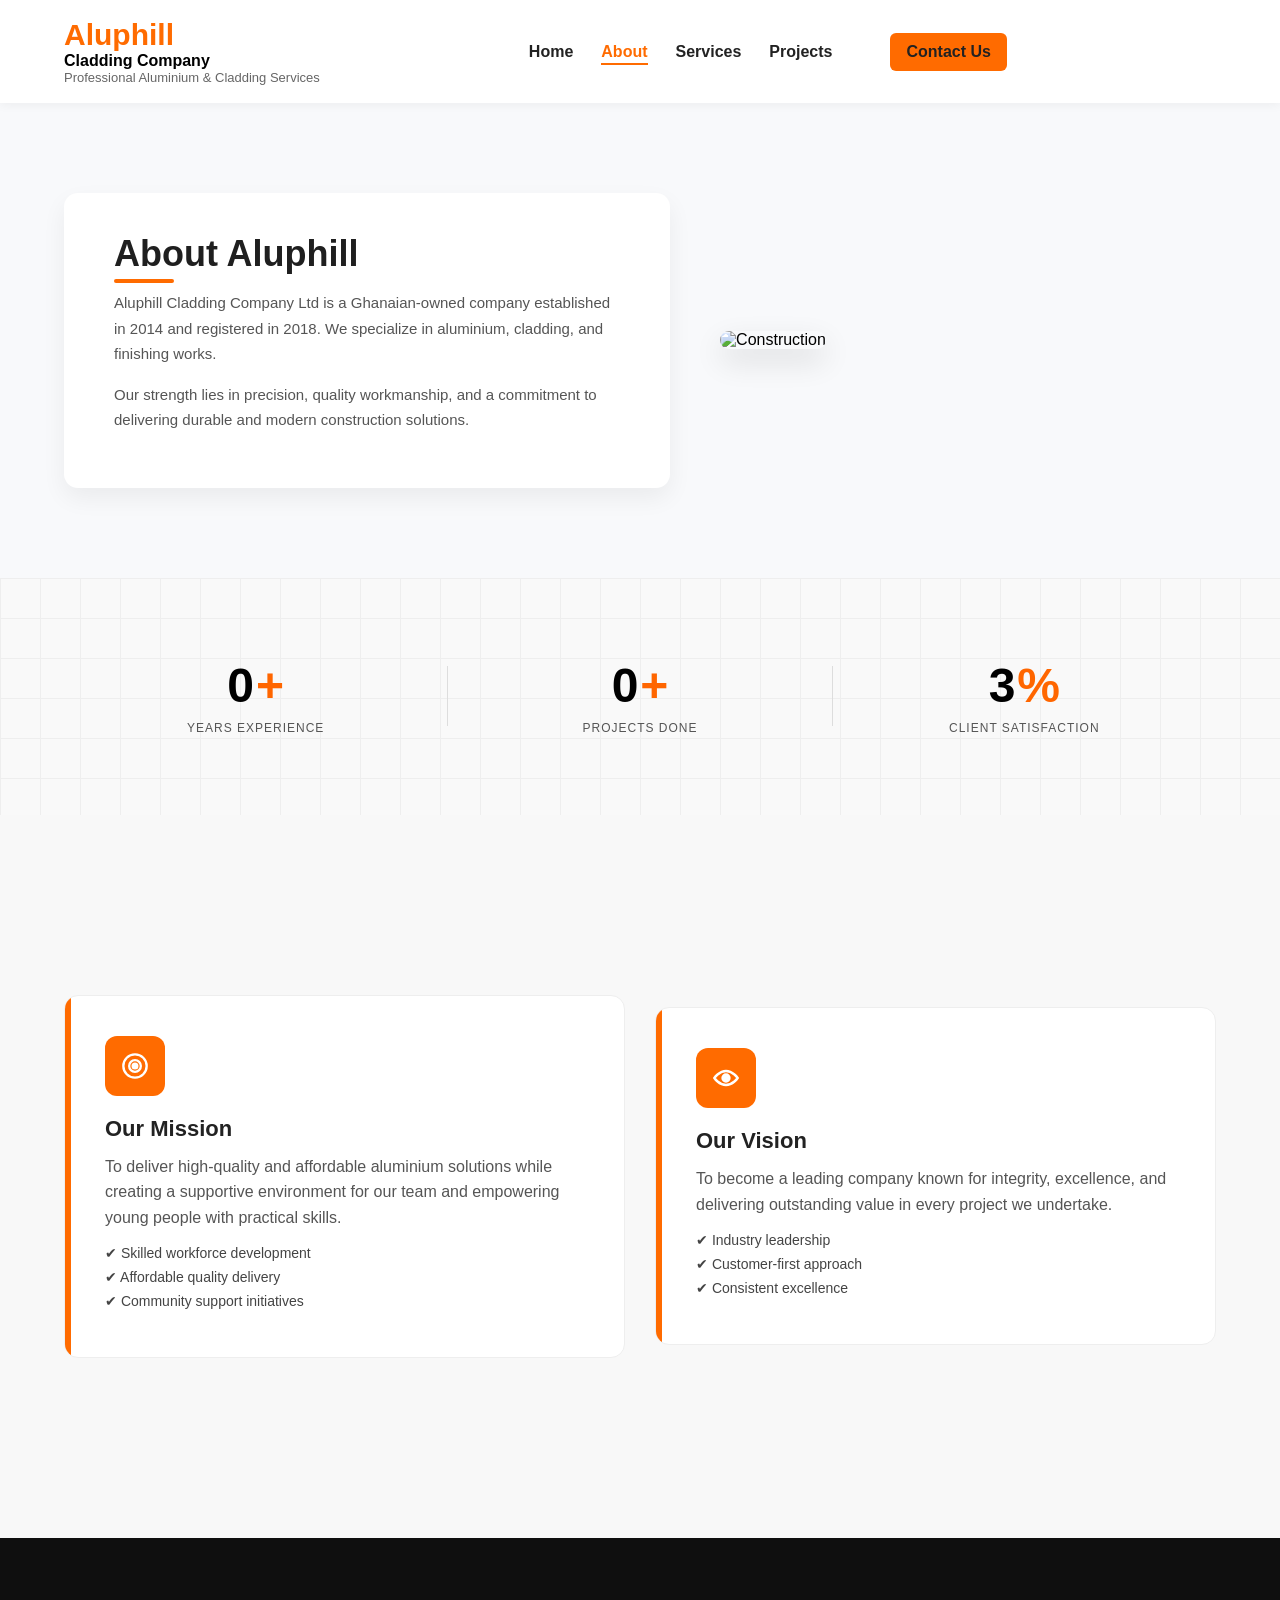
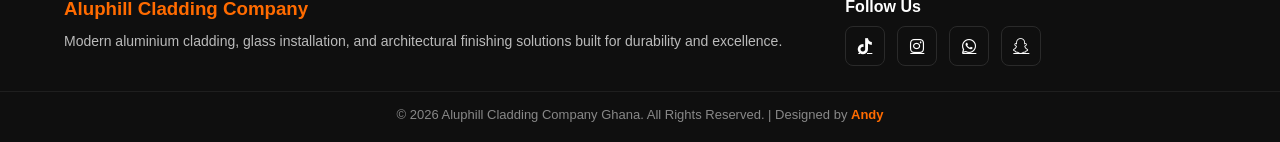
==== commit 671092d3: "new fix" ====
--- a/about.html
+++ b/about.html
@@ -162,7 +162,7 @@
       <div class="social-icons">
         <a href="https://www.tiktok.com/@aluphillcladding" target="_blank" rel="noopener noreferrer"><i class="fab fa-tiktok"></i></a>
         <a href="https://www.instagram.com/aluphillcladding1.0?igsh=MWg1b3R0eDY3OHE4Mg%3D%3D&utm_source=qr" target="_blank" rel="noopener noreferrer"><i class="fab fa-instagram"></i></a>
-        <a href="https://wa.me/233240925227" target="_blank" rel="noopener noreferrer"><i class="fab fa-whatsapp"></i></a>
+        <a href="whatsapp://send?phone=233240925227" target="_blank" rel="noopener noreferrer"><i class="fab fa-whatsapp"></i></a>
         <a href="https://www.snapchat.com/add/aluphilcladding?share_id=PP1uf8LnQ-aVPM5W32ZezQ&locale=en_US" target="_blank" rel="noopener noreferrer"><i class="fab fa-snapchat-ghost"></i></a>
       </div>
     </div>
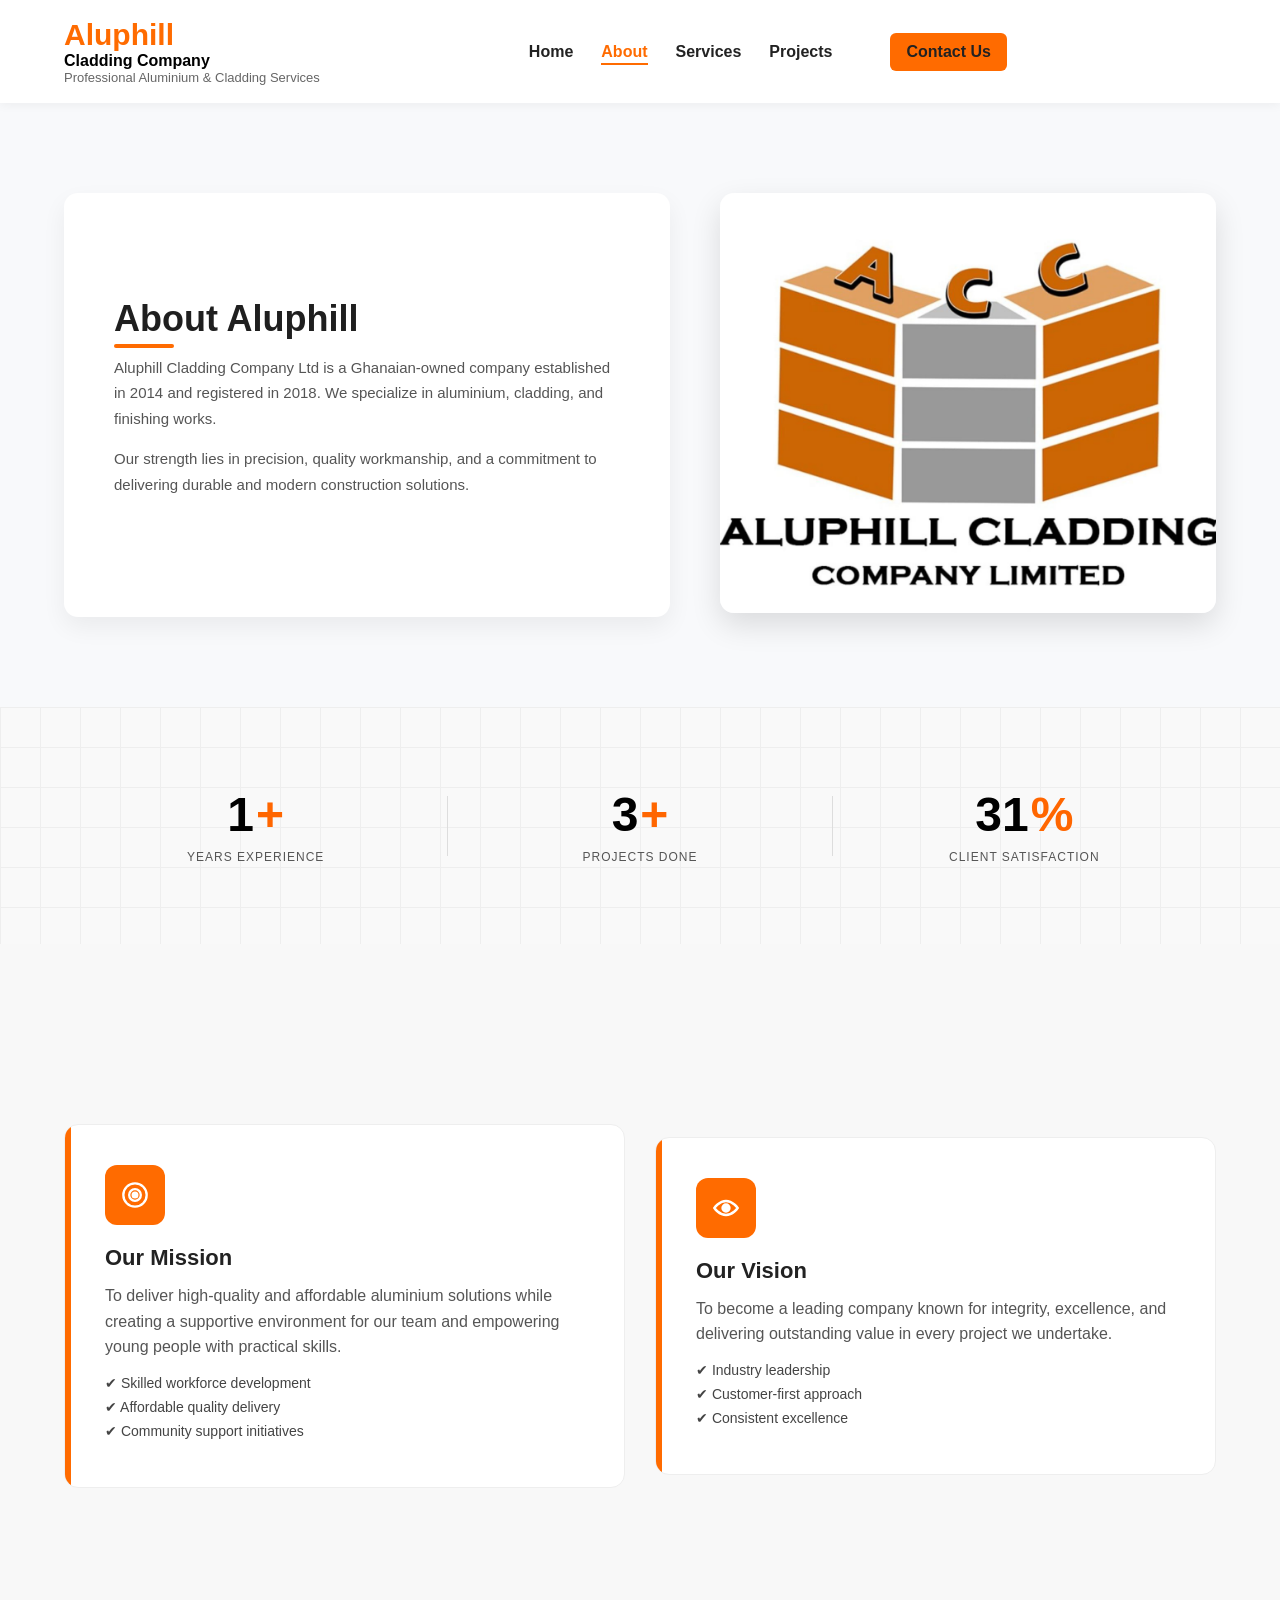
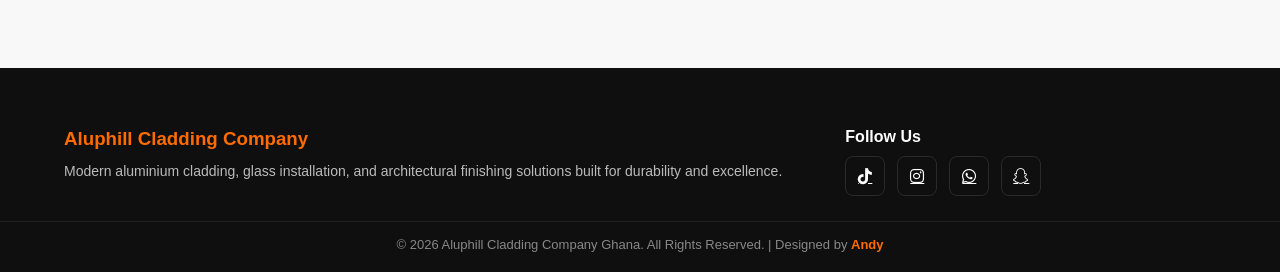
==== commit 358619cd: "new changes" ====
--- a/about.html
+++ b/about.html
@@ -51,7 +51,7 @@
     </div>
 
     <div class="about-image">
-      <img src="https://images.unsplash.com/photo-1503387762-592deb58ef4e?auto=format&fit=crop&w=1200&q=80" alt="Construction">
+      <img src="images/logo.jpeg" alt="Construction">
     </div>
 
   </div>
@@ -174,7 +174,7 @@
     <p>
       © 2026 Aluphill Cladding Company Ghana. All Rights Reserved. |
       Designed by 
-      <a href="mailto:yourname@email.com">Andy</a>
+      <a href="mailto:opusumahandy17@gmail.com">Andy</a>
     </p>
   </div>
 </footer>
--- a/style.css
+++ b/style.css
@@ -520,7 +520,7 @@
   left: 0;
   width: 100%;
   height: 100%;
-  background: rgba(0,0,0,0.65);
+  background: rgba(0,0,0,0.70);
   z-index: 2;
 }
 
